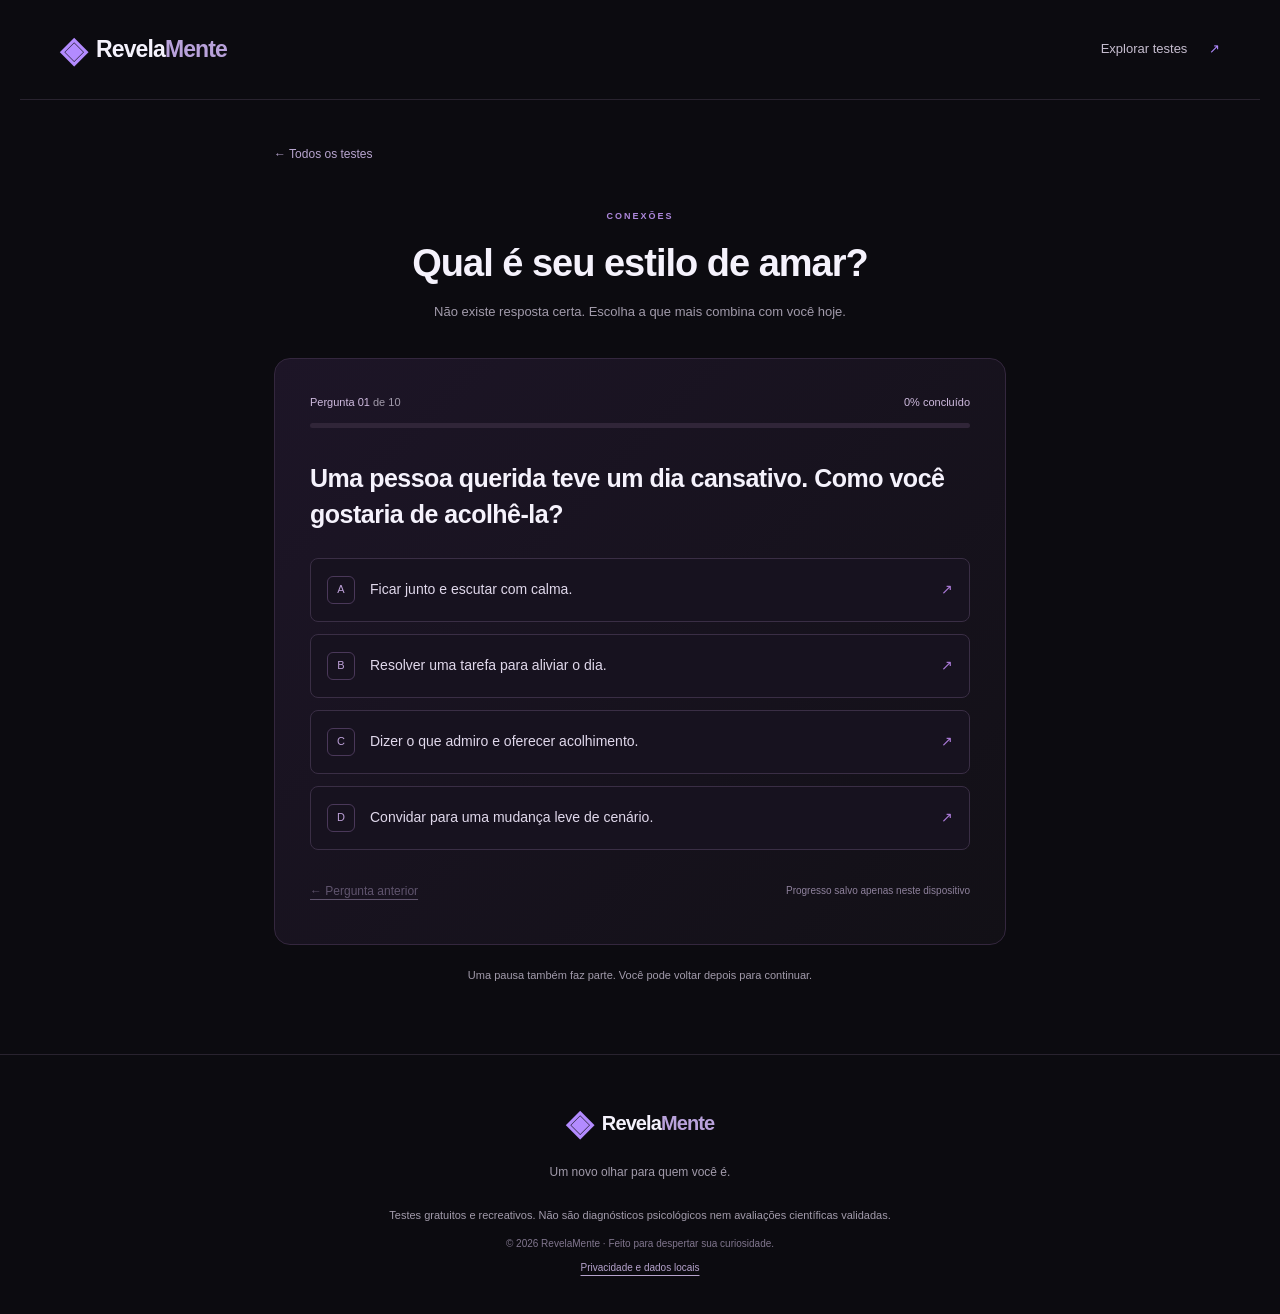
==== quizzes/estilo-de-amar.html @ c346dd8d "Add files via upload" ====
<!doctype html><html lang="pt-BR"><head><meta charset="utf-8"><meta name="viewport" content="width=device-width,initial-scale=1"><meta name="theme-color" content="#0c0b10"><title>Qual é seu estilo de amar? | RevelaMente</title><meta name="description" content="Seus pequenos gestos revelam a sua forma de criar conexões."><meta property="og:type" content="website"><meta property="og:locale" content="pt_BR"><meta property="og:site_name" content="RevelaMente"><meta property="og:title" content="Qual é seu estilo de amar? | RevelaMente"><meta property="og:description" content="Seus pequenos gestos revelam a sua forma de criar conexões."><meta name="twitter:card" content="summary"><meta name="twitter:title" content="Qual é seu estilo de amar? | RevelaMente"><meta name="twitter:description" content="Seus pequenos gestos revelam a sua forma de criar conexões."><link rel="icon" type="image/svg+xml" href="../assets/favicon.svg"><link rel="stylesheet" href="../assets/style.css"><script defer src="../data/catalog.js"></script><script defer src="../data/questions.js"></script><script defer src="../data/answers.js"></script><script defer src="../data/results.js"></script><script defer src="../assets/app.js"></script></head><body data-quiz="estilo-de-amar"><a class="skip" href="#main">Pular para o conteúdo</a><header></header><main id="main"><noscript>Ative o JavaScript para realizar os testes interativos do RevelaMente.</noscript></main><footer></footer></body></html>
---- assets/style.css ----
:root{color-scheme:dark;--bg:#0c0b10;--panel:#131118;--text:#f5f2fc;--muted:#a29bab;--accent:#b18aff;--line:#29232f;font-family:Inter,'Segoe UI',Arial,sans-serif}*{box-sizing:border-box}html{scroll-behavior:smooth;scroll-padding-top:30px}body{margin:0;background:var(--bg);color:var(--text);font-size:16px;line-height:1.6}a{color:inherit;text-decoration:none}button{font:inherit;color:inherit;cursor:pointer}button:disabled{cursor:default;opacity:.45}button,a{-webkit-tap-highlight-color:transparent}a:focus-visible,button:focus-visible,textarea:focus-visible{outline:3px solid #d2b7ff;outline-offset:5px}.skip{position:absolute;top:-70px;left:16px;background:#fff;color:#111;padding:12px;z-index:10}.skip:focus{top:10px}header{max-width:1240px;margin:auto;min-height:100px;display:flex;align-items:center;justify-content:space-between;padding:0 40px;border-bottom:1px solid var(--line)}.brand{font-size:23px;font-weight:700;letter-spacing:-.9px;display:inline-flex;align-items:center;gap:0}.brand-symbol{color:#b38bff;font-size:35px;margin-right:10px}.brand-accent{color:#b9a2db}nav{font-size:13px;color:#c6bdcf}nav span{margin-left:18px;color:var(--accent)}main{max-width:1240px;margin:auto}.hero{min-height:600px;padding:85px 40px 65px;display:grid;grid-template-columns:1.2fr 1fr;position:relative;overflow:hidden}.hero-content{position:relative;z-index:1}.pill{font-size:10px;letter-spacing:2px;border:1px solid #3a2a4c;background:#20152e;padding:8px 12px;border-radius:40px;display:inline-flex;gap:8px;align-items:center;color:#d1b4f8}.pill span{width:5px;height:5px;background:#b382ff;border-radius:50%;box-shadow:0 0 10px #ae70ff}h1,h2,h3,p{margin:0}h1{font-size:clamp(44px,5.7vw,72px);line-height:1.08;letter-spacing:-3px;font-weight:650;margin:28px 0 22px}h1 em{font-style:normal;background:linear-gradient(100deg,#b895ed,#e6d3ff);background-clip:text;color:transparent}.hero p{max-width:370px;color:var(--muted);font-size:17px;line-height:1.7}.primary{display:inline-flex;justify-content:center;align-items:center;gap:30px;background:#ae83f3;color:#170b29;font-weight:650;font-size:14px;padding:15px 24px;border-radius:8px;border:1px solid #bd9af5;transition:background .2s,transform .2s}.primary:hover{background:#c5a2ff;transform:translateY(-2px)}.hero .primary{margin:29px 0 20px}.hero-note{color:#92899d;font-size:11px}.hero-note span{color:#a688cd;margin-right:7px}.mind-art{position:relative;display:grid;place-items:center;isolation:isolate}.mind-art:before{content:'';position:absolute;width:420px;height:420px;border-radius:50%;background:radial-gradient(ellipse,#7521c53b,transparent 66%);filter:blur(10px)}.core{width:215px;height:270px;border:1px solid #9a5af478;border-radius:49% 51% 46% 54%;display:grid;place-items:center;font-size:145px;color:#c3a0ff;background:radial-gradient(ellipse at 35% 25%,#8e55ca63,#211032 70%);box-shadow:inset 12px 8px 35px #b77af32b,0 0 70px #732bc936;text-shadow:0 0 25px #b16af1;transform:rotate(-14deg);animation:float 7s ease-in-out infinite}.halo{position:absolute;width:360px;height:360px;border:1px solid #8f5bb62e;border-radius:50%;transform:rotate(-30deg) scaleY(.66)}.halo-two{width:420px;height:420px;transform:rotate(48deg) scaleY(.7);border-style:dashed;border-color:#76519b26}.orbit-label{position:absolute;font-size:8px;letter-spacing:2px;background:#15111d;border:1px solid #39284d;border-radius:5px;padding:7px 10px;color:#b8a4d0}.label-one{top:15%;right:5%}.label-two{bottom:19%;right:4%}.label-three{left:0;top:55%}.star{position:absolute;font-style:normal;color:#c394ff}.s1{left:20%;top:13%}.s2{right:15%;bottom:12%;font-size:25px}.s3{right:0;top:35%;font-size:35px}.hero-index{position:absolute;bottom:20px;left:40px;font-size:8px;letter-spacing:2px;color:#6f647d}.trust-strip{border-top:1px solid var(--line);border-bottom:1px solid var(--line);margin:0 40px;padding:22px 0;display:flex;justify-content:space-between;color:#aaa0b6;font-size:12px}.quiz-section{padding:80px 40px}.section-heading{display:flex;justify-content:space-between;align-items:end;margin-bottom:35px}.eyebrow{font-size:9px;letter-spacing:2px;font-weight:650;color:#ae88dc}h2{font-size:36px;line-height:1.2;letter-spacing:-1px;margin-top:14px}.section-heading>p{font-size:13px;line-height:1.9;color:var(--muted);padding-bottom:3px}.quiz-grid{display:grid;grid-template-columns:repeat(3,1fr);gap:22px}.quiz-card{display:block;border:1px solid #2c2434;background:#131117;border-radius:12px;overflow:hidden;transition:transform .25s,border-color .25s;--glow:#8e50d8;--light:#c29aee}.quiz-card:hover{transform:translateY(-5px);border-color:var(--light)}.blue{--glow:#3c63b5;--light:#97b5ff}.pink{--glow:#a34e8e;--light:#f2a9d5}.gold{--glow:#987132;--light:#dfc089}.teal{--glow:#357c81;--light:#8bcac5}.red{--glow:#974b56;--light:#e8a3aa}.card-art{height:178px;position:relative;display:grid;place-items:center;overflow:hidden;background:radial-gradient(ellipse at 50% 95%,color-mix(in srgb,var(--glow) 32%,transparent),transparent 72%),#17131f;border-bottom:1px solid #ffffff07}.card-art:after{content:'';position:absolute;width:145px;height:145px;border-radius:50%;border:1px solid color-mix(in srgb,var(--glow) 25%,transparent);transform:scaleX(1.8) rotate(35deg)}.art-icon{font-size:80px;color:var(--light);text-shadow:0 0 40px var(--glow);line-height:1;z-index:1}.art-orbit{position:absolute;width:125px;height:125px;border:1px solid color-mix(in srgb,var(--glow) 50%,transparent);border-radius:50%;box-shadow:0 0 50px color-mix(in srgb,var(--glow) 15%,transparent)}.card-number{position:absolute;top:14px;left:17px;font-size:9px;letter-spacing:1px;color:#9e8ba8}.card-copy{padding:23px}.card-copy .eyebrow{color:var(--light);font-size:8px}h3{font-size:20px;line-height:1.35;letter-spacing:-.4px;margin:10px 0}.card-copy p{font-size:12px;color:var(--muted);line-height:1.85;min-height:46px}.card-bottom{display:flex;align-items:center;justify-content:space-between;margin-top:24px;font-size:10px;color:#aaa0b2}.dot{margin:0 6px;color:#605669}.card-arrow{width:29px;height:29px;background:#ffffff05;border:1px solid #ffffff10;border-radius:50%;display:grid;place-items:center;color:var(--light);font-size:16px}.resume-label{font-size:10px;color:#d0b6f1;display:block;margin-top:10px}.closing{text-align:center;padding:35px 20px 85px}.closing>span{font-size:30px;color:#ba92f1}.closing h2{font-size:28px;margin-bottom:16px}.closing p{color:var(--muted);font-size:13px}footer{border-top:1px solid var(--line);text-align:center;padding:40px 24px 30px}footer .brand{font-size:20px}footer>p{font-size:12px;color:var(--muted);margin-top:12px}.disclaimer{max-width:560px;margin:24px auto 0!important;font-size:11px!important}.copyright{font-size:10px!important;color:#81768e!important}.text-button{background:none;border:0;color:#b6a3cc;font-size:12px;padding:8px 0;text-decoration:underline;text-underline-offset:4px}footer .text-button{font-size:10px}.test-section{max-width:780px;margin:auto;padding:40px 24px 70px}.back-link{font-size:12px;color:#b8a5cf}.test-heading{margin:35px 0;text-align:center}.test-heading h1{font-size:38px;line-height:1.2;letter-spacing:-1px;margin:15px 0}.test-heading p{font-size:13px;color:var(--muted)}.question-panel,.result-panel{background:linear-gradient(135deg,#1d1527,#121016);border:1px solid #34273e;border-radius:16px;padding:35px;animation:enter .3s ease}.progress-meta{display:flex;justify-content:space-between;font-size:11px;color:#cfbbdf}.muted{color:var(--muted)}progress{width:100%;height:5px;display:block;margin-top:12px;appearance:none;border:0;border-radius:10px;overflow:hidden;background:#302538}progress::-webkit-progress-bar{background:#302538}progress::-webkit-progress-value{background:#b58bf4;transition:width .2s}progress::-moz-progress-bar{background:#b58bf4}.question-panel h2{font-size:25px;line-height:1.45;margin:32px 0 25px;letter-spacing:-.5px}.answers{display:grid;gap:12px}.answer{display:flex;align-items:center;gap:15px;text-align:left;border:1px solid #3a2e45;border-radius:8px;background:#17121f;padding:16px;color:#e0d8eb;font-size:14px;transition:background .2s,border-color .2s;min-height:64px}.answer:hover,.answer.chosen{background:#332143;border-color:#b68ae5}.answer-letter{border:1px solid #4a3859;border-radius:6px;width:28px;height:28px;flex-shrink:0;display:grid;place-items:center;font-size:11px;color:#bea1d9}.answer-check{margin-left:auto;color:#ac7bd9}.question-bottom{display:flex;align-items:center;justify-content:space-between;gap:16px;margin-top:24px}.question-bottom>span{font-size:10px;color:#8e819c;text-align:right}.test-disclaimer{text-align:center;font-size:11px;color:var(--muted);margin-top:22px}.result-panel{text-align:center}.result-emblem{color:var(--light,#c29aee);font-size:65px;line-height:1.3;margin-bottom:20px;text-shadow:0 0 30px #9f5fe655}.result-panel h2{font-size:35px;margin:18px 0 24px}.result-description{font-size:16px;color:#c5b9d1;line-height:1.85}.reflection{margin:28px 0;background:#b17deb0b;border:1px solid #ae78e12b;border-radius:9px;padding:24px;text-align:left}.reflection span{font-size:10px;color:#c39bea;letter-spacing:1px}.reflection p{color:#c9bdd6;font-size:14px;margin-top:12px}.score-note{font-size:11px;color:var(--muted)}.result-actions{display:flex;gap:12px;justify-content:center;flex-wrap:wrap;margin-top:28px}.secondary{background:#21182b;border:1px solid #51405e;border-radius:8px;padding:13px 20px;font-size:13px}.other-link{display:inline-block;font-size:13px;color:#c19aef;margin-top:25px}#share-status{font-size:12px;color:#bfa6d7;margin-top:15px}.tie-note{padding:16px;margin-top:20px;text-align:left;border-left:2px solid #b589eb;background:#ffffff04;font-size:13px;color:#cbbcd8}.tie-note p{margin-top:8px}dialog{max-width:520px;width:calc(100% - 32px);background:#1c1524;color:var(--text);border:1px solid #634579;border-radius:15px;padding:28px}dialog::backdrop{background:#000b}dialog p{font-size:14px;color:#c1b3cd;margin:20px 0}dialog h2{font-size:24px;margin-top:0}dialog form{margin-top:20px}textarea{display:block;width:100%;min-height:100px;background:#16101d;color:white;border:1px solid #78578e;margin-top:10px;padding:10px}#step-title:focus{outline:none}@keyframes float{50%{transform:translateY(-12px) rotate(-10deg)}}@keyframes enter{from{opacity:.5;transform:translateY(6px)}to{opacity:1;transform:translateY(0)}}@media(min-width:1400px){header,main{max-width:1240px}}@media(max-width:900px){.hero{grid-template-columns:1.1fr 1fr;padding-top:65px;min-height:550px}.mind-art{transform:scale(.8)}.quiz-grid{grid-template-columns:repeat(2,1fr)}.trust-strip{font-size:10px}.section-heading h2{font-size:32px}}@media(max-width:600px){header{min-height:76px;padding:0 22px}.brand{font-size:20px}.brand-symbol{font-size:30px}nav{font-size:11px}nav span{margin-left:8px}.hero{display:flex;flex-direction:column;padding:48px 24px 32px;min-height:0}.hero h1{font-size:52px;letter-spacing:-2.4px;margin-top:24px}.hero p{font-size:15px;max-width:300px}.pill{font-size:8px;letter-spacing:1.5px}.hero-note{font-size:10px}.mind-art{height:280px;transform:scale(.8);margin:-5px -20px -15px}.mind-art:before{width:350px;height:350px}.hero-index{display:none}.trust-strip{margin:0 24px;padding:20px 0;gap:13px;flex-wrap:wrap;font-size:10px}.trust-strip span:last-child{display:none}.quiz-section{padding:48px 24px}.section-heading{align-items:start}.section-heading h2{font-size:29px}.section-heading>p{display:none}.quiz-grid{grid-template-columns:1fr;gap:22px}.card-art{height:185px}.card-copy{padding:23px}.card-copy p{font-size:13px;min-height:0}.card-copy h3{font-size:22px}.card-bottom{font-size:11px;margin-top:20px}.closing{padding:15px 24px 55px}.closing h2{font-size:25px}.test-section{padding:26px 18px 50px}.test-heading h1{font-size:29px}.test-heading{margin:28px 0}.question-panel,.result-panel{padding:23px 18px}.question-panel h2{font-size:23px}.answer{font-size:14px;padding:14px 12px;gap:12px}.question-bottom{align-items:flex-start}.question-bottom>span{max-width:120px;padding-top:8px}.result-panel h2{font-size:29px}.result-description{font-size:15px}.result-actions{flex-direction:column}.result-actions button{width:100%}.reflection{padding:18px}.progress-meta{font-size:10px}}
@media(prefers-reduced-motion:reduce){html{scroll-behavior:auto}*,*:before,*:after{animation:none!important;transition:none!important}}
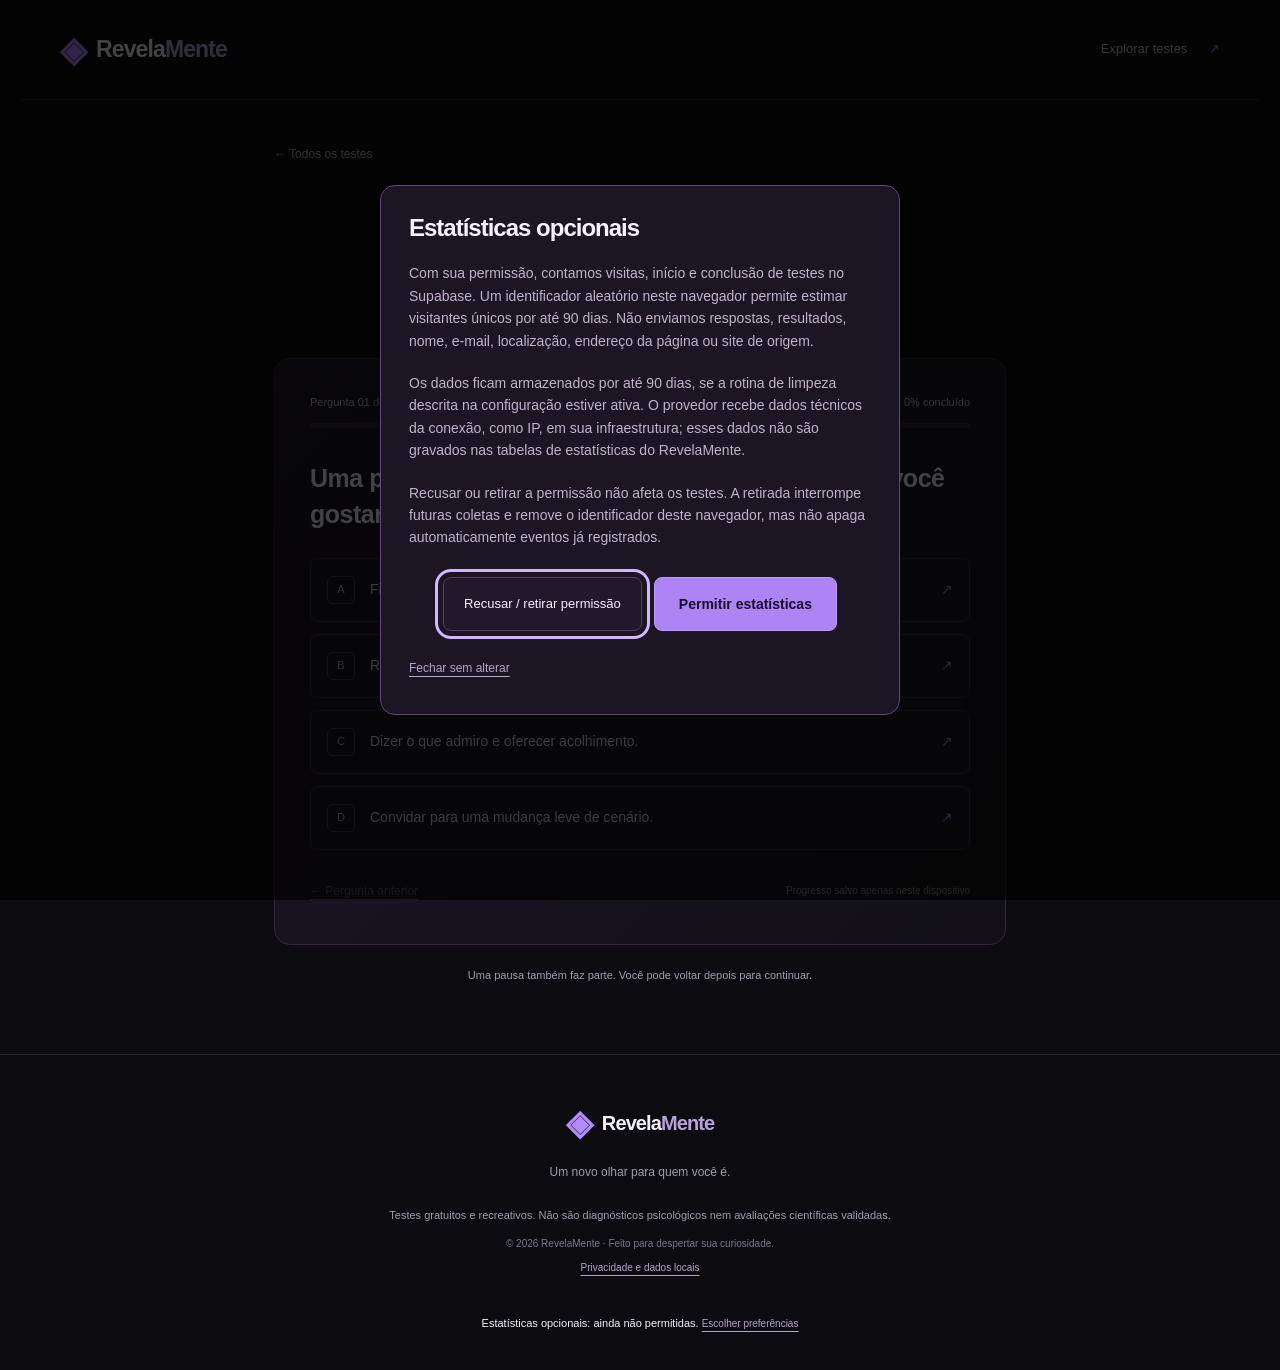
==== commit 063c50bf: "Atualização RevelaMente com painel de estatísticas" ====
--- a/quizzes/estilo-de-amar.html
+++ b/quizzes/estilo-de-amar.html
@@ -1 +1 @@
-<!doctype html><html lang="pt-BR"><head><meta charset="utf-8"><meta name="viewport" content="width=device-width,initial-scale=1"><meta name="theme-color" content="#0c0b10"><title>Qual é seu estilo de amar? | RevelaMente</title><meta name="description" content="Seus pequenos gestos revelam a sua forma de criar conexões."><meta property="og:type" content="website"><meta property="og:locale" content="pt_BR"><meta property="og:site_name" content="RevelaMente"><meta property="og:title" content="Qual é seu estilo de amar? | RevelaMente"><meta property="og:description" content="Seus pequenos gestos revelam a sua forma de criar conexões."><meta name="twitter:card" content="summary"><meta name="twitter:title" content="Qual é seu estilo de amar? | RevelaMente"><meta name="twitter:description" content="Seus pequenos gestos revelam a sua forma de criar conexões."><link rel="icon" type="image/svg+xml" href="../assets/favicon.svg"><link rel="stylesheet" href="../assets/style.css"><script defer src="../data/catalog.js"></script><script defer src="../data/questions.js"></script><script defer src="../data/answers.js"></script><script defer src="../data/results.js"></script><script defer src="../assets/app.js"></script></head><body data-quiz="estilo-de-amar"><a class="skip" href="#main">Pular para o conteúdo</a><header></header><main id="main"><noscript>Ative o JavaScript para realizar os testes interativos do RevelaMente.</noscript></main><footer></footer></body></html>+<!doctype html><html lang="pt-BR"><head><meta charset="utf-8"><meta name="viewport" content="width=device-width,initial-scale=1"><meta name="theme-color" content="#0c0b10"><title>Qual é seu estilo de amar? | RevelaMente</title><meta name="description" content="Seus pequenos gestos revelam a sua forma de criar conexões."><meta property="og:type" content="website"><meta property="og:locale" content="pt_BR"><meta property="og:site_name" content="RevelaMente"><meta property="og:title" content="Qual é seu estilo de amar? | RevelaMente"><meta property="og:description" content="Seus pequenos gestos revelam a sua forma de criar conexões."><meta name="twitter:card" content="summary"><meta name="twitter:title" content="Qual é seu estilo de amar? | RevelaMente"><meta name="twitter:description" content="Seus pequenos gestos revelam a sua forma de criar conexões."><link rel="icon" type="image/svg+xml" href="../assets/favicon.svg"><link rel="stylesheet" href="../assets/style.css"><script defer src="../data/catalog.js"></script><script defer src="../data/questions.js"></script><script defer src="../data/answers.js"></script><script defer src="../data/results.js"></script><script defer src="../assets/analytics-config.js"></script><script defer src="../assets/analytics.js"></script><script defer src="../assets/app.js"></script></head><body data-quiz="estilo-de-amar"><a class="skip" href="#main">Pular para o conteúdo</a><header></header><main id="main"><noscript>Ative o JavaScript para realizar os testes interativos do RevelaMente.</noscript></main><footer></footer></body></html>
